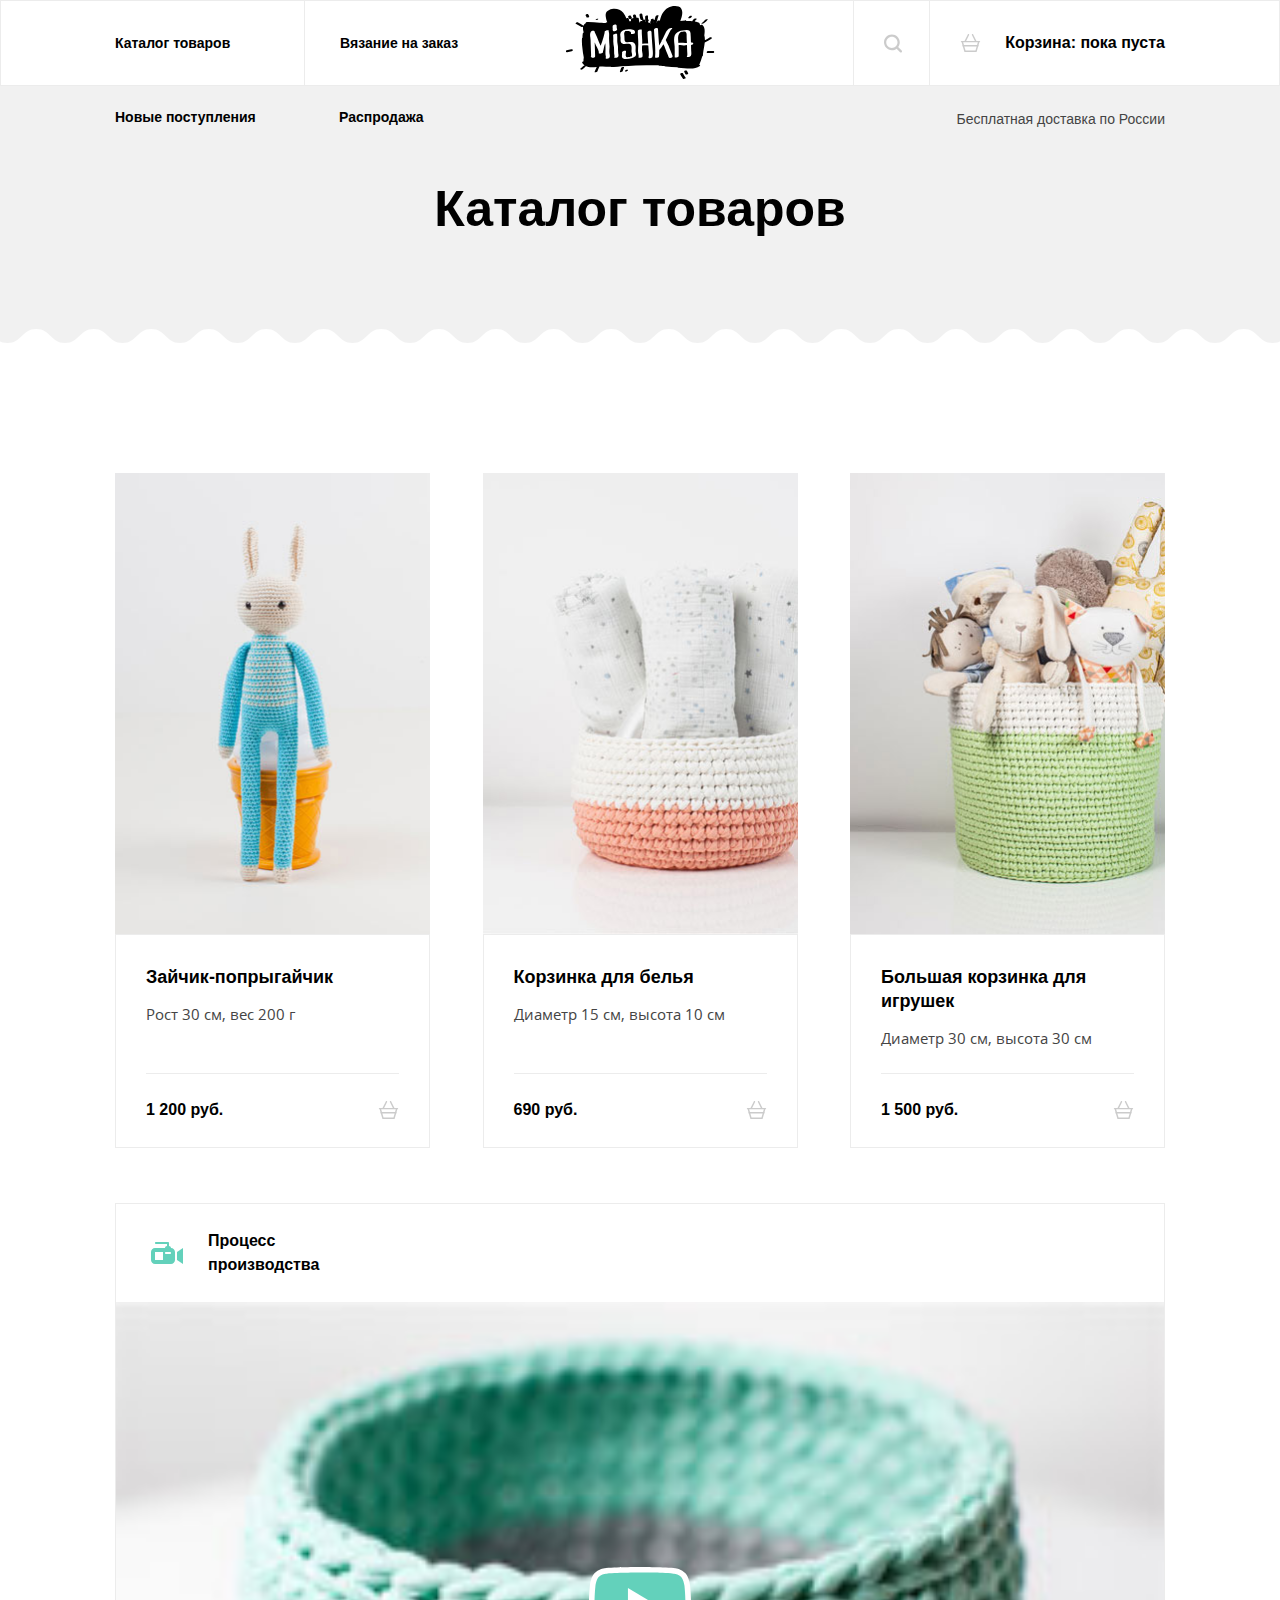
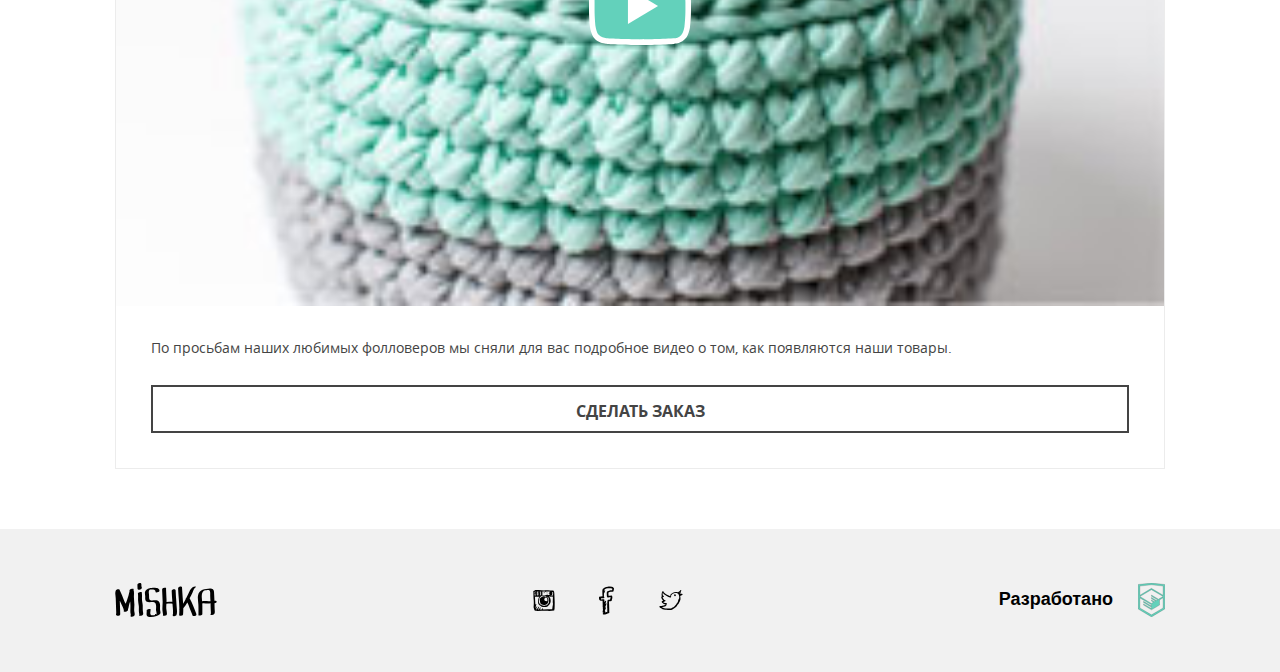
==== catalog.html @ 034ee251 "Стилизован блок видео для моб версии" ====
<!DOCTYPE html>
<html lang="ru">
<head>
  <meta charset="UTF-8">
  <meta name="viewport" content="width=device-width, initial-scale=1.0">
  <meta http-equiv="X-UA-Compatible" content="ie=edge">
  <link rel="stylesheet" href="css/style.css">
  <title>Каталог</title>
</head>
<body>
  <header class="page-header">
    <div class="page-header__wrapper">
      <div class="page-header__logo">
        <picture>
          <source media="(min-width: 1150px)" srcset="img/logo-desktop.svg">
          <source media="(min-width: 768px)" srcset="img/logo-tablet.svg">
          <img src="img/logo-mobile.svg" alt="Логотип Мишка">
        </picture>
      </div>
      <nav class="main-nav main-nav--closed main-nav--no-js">
        <button class="main-nav__toggle" type="button">Открыть меню</button>
        <ul class="main-nav__list">
          <li class="main-nav__item main-nav__item--menu">
            <a class="main-nav__link main-nav__link--menu" href="#">Каталог товаров</a>
          </li>
          <li class="main-nav__item main-nav__item--menu">
            <a class="main-nav__link main-nav__link--menu" href="#">Вязание на заказ</a>
          </li>
          <li class="main-nav__item main-nav__item--menu">
            <a class="main-nav__link main-nav__link--menu" href="#">Новые поступления</a>
          </li>
          <li class="main-nav__item main-nav__item--menu">
            <a class="main-nav__link main-nav__link--menu" href="#">Распродажа</a>
          </li>
        </ul>
        <ul class="main-nav__user-list">
          <li class="main-nav__item main-nav__item--search">
            <a class="main-nav__link main-nav__link--search" href="#">
              Поиск по сайту
            </a>
            <svg class="main-nav__icon main-nav__icon--search" width="18" height="19">
              <use xlink:href="#search"></use>
            </svg>
          </li>
          <li class="main-nav__item">
            <a class="main-nav__link" href="#">
              Корзина: <span>пока пуста</span>
            </a>
            <svg class="main-nav__icon main-nav__icon--cart" width="21" height="18">
              <use xlink:href="#cart"></use>
            </svg>
          </li>
        </ul>
      </nav>
      <span class="page-header__delivery">Бесплатная доставка по России</span>
    </div>
  </header>

  <main class="catalog-main">
    <div class="page-intro">
      <div class="page-intro__wrapper">
        <h1 class="page-intro__title">Каталог товаров</h1>
      </div>
    </div>

    <div class="catalog-main__wrapper">
      <section class="catalog-items">
        <article class="catalog-item">
          <div class="catalog-item__image">
            <picture>
              <source media="(min-width: 1150px)" srcset="img/photo-1-desktop.jpg 1x, img/photo-1-desktop@2x.jpg 2x">
              <source media="(min-width: 768px)" srcset="img/photo-1-tablet.jpg 1x, img/photo-1-tablet@2x.jpg 2x">
              <img src="img/photo-1-mobile.jpg" srcset="img/photo-1-mobile@2x.jpg 2x" alt="Зайчик-попрыгайчик">
            </picture>
          </div>
          <section class="catalog-item__description">
            <div class="catalog-item__text">
              <h2 class="catalog-item__title">Зайчик-попрыгайчик</h2>
              <p class="catalog-item__properties">Рост 30 см, вес 200 г</p>
            </div>
            <a href="#" class="catalog-item__price">
              1 200 руб.
              <svg class="icon icon--cart" width="21" height="18">
                <use xlink:href="#cart"></use>
              </svg>
            </a>
          </section>
        </article>

        <article class="catalog-item">
          <div class="catalog-item__image">
            <picture>
              <source media="(min-width: 1150px)" srcset="img/photo-2-desktop.jpg 1x, img/photo-2-desktop@2x.jpg 2x">
              <source media="(min-width: 768px)" srcset="img/photo-2-tablet.jpg 1x, img/photo-2-tablet@2x.jpg 2x">
              <img src="img/photo-2-mobile.jpg" srcset="img/photo-2-mobile@2x.jpg 2x" alt="Корзинка для белья">
            </picture>
          </div>
          <section class="catalog-item__description">
            <div class="catalog-item__text">
              <h2 class="catalog-item__title">Корзинка для белья</h2>
              <p class="catalog-item__properties">Диаметр 15 см, высота 10 см</p>
          </div>
            <a href="#" class="catalog-item__price">
              690 руб.
              <svg class="icon icon--cart" width="21" height="18">
                <use xlink:href="#cart"></use>
              </svg>
            </a>
          </section>
        </article>

        <article class="catalog-item">
          <div class="catalog-item__image">
            <picture>
              <source media="(min-width: 1150px)" srcset="img/photo-3-desktop.jpg 1x, img/photo-3-desktop@2x.jpg 2x">
              <source media="(min-width: 768px)" srcset="img/photo-3-tablet.jpg 1x, img/photo-3-tablet@2x.jpg 2x">
              <img src="img/photo-3-mobile.jpg" srcset="img/photo-3-mobile@2x.jpg 2x" alt="Большая корзинка для игрушек">
            </picture>
          </div>
          <section class="catalog-item__description">
            <div class="catalog-item__text">
              <h2 class="catalog-item__title">Большая корзинка для игрушек</h2>
              <p class="catalog-item__properties">Диаметр 30 см, высота 30 см</p>
            </div>
            <a href="#" class="catalog-item__price">
              1 500 руб.
              <svg class="icon icon--cart" width="21" height="18">
                <use xlink:href="#cart"></use>
              </svg>
            </a>
          </section>
        </article>
      </section>

      <article class="presentation presentation--production">
        <div class="presentation__title-wrapper">
          <svg class="icon icon--video" width="32" height="22">
            <use xlink:href="#video"></use>
          </svg>
          <h2 class="presentation__title">
            Процесс производства
          </h2>
        </div>
        <div class="presentation__media">
          <img src="img/video-mobile.jpg" srcset="img/video-mobile@2x.jpg 2x" alt="Процесс производства">
          <button class="presentation__play">
            Воспроизвести
            <svg class="icon icon--play" width="102" height="78">
              <use xlink:href="#play"></use>
            </svg>
          </button>
        </div>
        <p class="presentation__description">По просьбам наших любимых фолловеров мы сняли для вас подробное видео о том, как появляются наши товары.</p>
        <a href="#" class="btn presentation__order-link">Сделать заказ</a>
      </article>
    </div>
  </main>

  <footer class="page-footer">
    <div class="page-footer__wrapper">
      <div class="page-footer__logo">
        <svg class="logo-footer" width="102" height="34">
          <use xlink:href="#logo-footer"></use>
        </svg>
      </div>
      <section class="social">
        <a href="#" class="social__link social__link--insta">
          instagram
          <svg class="social__icon social__icon--insta">
            <use xlink:href="#insta"></use>
          </svg>
        </a>
        <a href="#" class="social__link social__link--fb">
          facebook
          <svg class="social__icon social__icon--fb">
            <use xlink:href="#fb"></use>
          </svg>
        </a>
        <a href="#" class="social__link social__link--tw">
          twitter
          <svg class="social__icon social__icon--tw">
            <use xlink:href="#tw"></use>
          </svg>
        </a>
      </section>
      <section class="page-footer__copyright">
        Разработано
        <a href="#" class="page-footer__link page-footer__link--copyright">
          HTML Academy
          <svg class="page-footer__icon page-footer__icon--copyright">
            <use xlink:href="#htmlacademy"></use>
          </svg>
        </a>
      </section>
    </div>
  </footer>

  <script src="js/script.js"></script>

</body>
</html>
---- css/style.css ----
/*! normalize.css v5.0.0 | MIT License | github.com/necolas/normalize.css */
/**
 * 1. Change the default font family in all browsers (opinionated).
 * 2. Correct the line height in all browsers.
 * 3. Prevent adjustments of font size after orientation changes in
 *    IE on Windows Phone and in iOS.
 */
/* Document
   ========================================================================== */
html {
  font-family: sans-serif;
  /* 1 */
  line-height: 1.15;
  /* 2 */
  -ms-text-size-adjust: 100%;
  /* 3 */
  -webkit-text-size-adjust: 100%;
  /* 3 */
}
/* Sections
   ========================================================================== */
/**
 * Remove the margin in all browsers (opinionated).
 */
body {
  margin: 0;
}
/**
 * Add the correct display in IE 9-.
 */
article,
aside,
footer,
header,
nav,
section {
  display: block;
}
/**
 * Correct the font size and margin on `h1` elements within `section` and
 * `article` contexts in Chrome, Firefox, and Safari.
 */
h1 {
  font-size: 2em;
  margin: 0.67em 0;
}
/* Grouping content
   ========================================================================== */
/**
 * Add the correct display in IE 9-.
 * 1. Add the correct display in IE.
 */
figcaption,
figure,
main {
  /* 1 */
  display: block;
}
/**
 * Add the correct margin in IE 8.
 */
figure {
  margin: 1em 40px;
}
/**
 * 1. Add the correct box sizing in Firefox.
 * 2. Show the overflow in Edge and IE.
 */
hr {
  box-sizing: content-box;
  /* 1 */
  height: 0;
  /* 1 */
  overflow: visible;
  /* 2 */
}
/**
 * 1. Correct the inheritance and scaling of font size in all browsers.
 * 2. Correct the odd `em` font sizing in all browsers.
 */
pre {
  font-family: monospace, monospace;
  /* 1 */
  font-size: 1em;
  /* 2 */
}
/* Text-level semantics
   ========================================================================== */
/**
 * 1. Remove the gray background on active links in IE 10.
 * 2. Remove gaps in links underline in iOS 8+ and Safari 8+.
 */
a {
  background-color: transparent;
  /* 1 */
  -webkit-text-decoration-skip: objects;
  /* 2 */
}
/**
 * Remove the outline on focused links when they are also active or hovered
 * in all browsers (opinionated).
 */
a:active,
a:hover {
  outline-width: 0;
}
/**
 * 1. Remove the bottom border in Firefox 39-.
 * 2. Add the correct text decoration in Chrome, Edge, IE, Opera, and Safari.
 */
abbr[title] {
  border-bottom: none;
  /* 1 */
  text-decoration: underline;
  /* 2 */
  text-decoration: underline dotted;
  /* 2 */
}
/**
 * Prevent the duplicate application of `bolder` by the next rule in Safari 6.
 */
b,
strong {
  font-weight: inherit;
}
/**
 * Add the correct font weight in Chrome, Edge, and Safari.
 */
b,
strong {
  font-weight: bolder;
}
/**
 * 1. Correct the inheritance and scaling of font size in all browsers.
 * 2. Correct the odd `em` font sizing in all browsers.
 */
code,
kbd,
samp {
  font-family: monospace, monospace;
  /* 1 */
  font-size: 1em;
  /* 2 */
}
/**
 * Add the correct font style in Android 4.3-.
 */
dfn {
  font-style: italic;
}
/**
 * Add the correct background and color in IE 9-.
 */
mark {
  background-color: #ff0;
  color: #000;
}
/**
 * Add the correct font size in all browsers.
 */
small {
  font-size: 80%;
}
/**
 * Prevent `sub` and `sup` elements from affecting the line height in
 * all browsers.
 */
sub,
sup {
  font-size: 75%;
  line-height: 0;
  position: relative;
  vertical-align: baseline;
}
sub {
  bottom: -0.25em;
}
sup {
  top: -0.5em;
}
/* Embedded content
   ========================================================================== */
/**
 * Add the correct display in IE 9-.
 */
audio,
video {
  display: inline-block;
}
/**
 * Add the correct display in iOS 4-7.
 */
audio:not([controls]) {
  display: none;
  height: 0;
}
/**
 * Remove the border on images inside links in IE 10-.
 */
img {
  border-style: none;
}
/**
 * Hide the overflow in IE.
 */
svg:not(:root) {
  overflow: hidden;
}
/* Forms
   ========================================================================== */
/**
 * 1. Change the font styles in all browsers (opinionated).
 * 2. Remove the margin in Firefox and Safari.
 */
button,
input,
optgroup,
select,
textarea {
  font-family: sans-serif;
  /* 1 */
  font-size: 100%;
  /* 1 */
  line-height: 1.15;
  /* 1 */
  margin: 0;
  /* 2 */
}
/**
 * Show the overflow in IE.
 * 1. Show the overflow in Edge.
 */
button,
input {
  /* 1 */
  overflow: visible;
}
/**
 * Remove the inheritance of text transform in Edge, Firefox, and IE.
 * 1. Remove the inheritance of text transform in Firefox.
 */
button,
select {
  /* 1 */
  text-transform: none;
}
/**
 * 1. Prevent a WebKit bug where (2) destroys native `audio` and `video`
 *    controls in Android 4.
 * 2. Correct the inability to style clickable types in iOS and Safari.
 */
button,
html [type="button"],
[type="reset"],
[type="submit"] {
  -webkit-appearance: button;
  /* 2 */
}
/**
 * Remove the inner border and padding in Firefox.
 */
button::-moz-focus-inner,
[type="button"]::-moz-focus-inner,
[type="reset"]::-moz-focus-inner,
[type="submit"]::-moz-focus-inner {
  border-style: none;
  padding: 0;
}
/**
 * Restore the focus styles unset by the previous rule.
 */
button:-moz-focusring,
[type="button"]:-moz-focusring,
[type="reset"]:-moz-focusring,
[type="submit"]:-moz-focusring {
  outline: 1px dotted ButtonText;
}
/**
 * Change the border, margin, and padding in all browsers (opinionated).
 */
fieldset {
  border: 1px solid #c0c0c0;
  margin: 0 2px;
  padding: 0.35em 0.625em 0.75em;
}
/**
 * 1. Correct the text wrapping in Edge and IE.
 * 2. Correct the color inheritance from `fieldset` elements in IE.
 * 3. Remove the padding so developers are not caught out when they zero out
 *    `fieldset` elements in all browsers.
 */
legend {
  box-sizing: border-box;
  /* 1 */
  color: inherit;
  /* 2 */
  display: table;
  /* 1 */
  max-width: 100%;
  /* 1 */
  padding: 0;
  /* 3 */
  white-space: normal;
  /* 1 */
}
/**
 * 1. Add the correct display in IE 9-.
 * 2. Add the correct vertical alignment in Chrome, Firefox, and Opera.
 */
progress {
  display: inline-block;
  /* 1 */
  vertical-align: baseline;
  /* 2 */
}
/**
 * Remove the default vertical scrollbar in IE.
 */
textarea {
  overflow: auto;
}
/**
 * 1. Add the correct box sizing in IE 10-.
 * 2. Remove the padding in IE 10-.
 */
[type="checkbox"],
[type="radio"] {
  box-sizing: border-box;
  /* 1 */
  padding: 0;
  /* 2 */
}
/**
 * Correct the cursor style of increment and decrement buttons in Chrome.
 */
[type="number"]::-webkit-inner-spin-button,
[type="number"]::-webkit-outer-spin-button {
  height: auto;
}
/**
 * 1. Correct the odd appearance in Chrome and Safari.
 * 2. Correct the outline style in Safari.
 */
[type="search"] {
  -webkit-appearance: textfield;
  /* 1 */
  outline-offset: -2px;
  /* 2 */
}
/**
 * Remove the inner padding and cancel buttons in Chrome and Safari on macOS.
 */
[type="search"]::-webkit-search-cancel-button,
[type="search"]::-webkit-search-decoration {
  -webkit-appearance: none;
}
/**
 * 1. Correct the inability to style clickable types in iOS and Safari.
 * 2. Change font properties to `inherit` in Safari.
 */
::-webkit-file-upload-button {
  -webkit-appearance: button;
  /* 1 */
  font: inherit;
  /* 2 */
}
/* Interactive
   ========================================================================== */
/*
 * Add the correct display in IE 9-.
 * 1. Add the correct display in Edge, IE, and Firefox.
 */
details,
menu {
  display: block;
}
/*
 * Add the correct display in all browsers.
 */
summary {
  display: list-item;
}
/* Scripting
   ========================================================================== */
/**
 * Add the correct display in IE 9-.
 */
canvas {
  display: inline-block;
}
/**
 * Add the correct display in IE.
 */
template {
  display: none;
}
/* Hidden
   ========================================================================== */
/**
 * Add the correct display in IE 10-.
 */
[hidden] {
  display: none;
}
.container-fluid {
  width: 100%;
  min-width: 320px;
}
@media (min-width: 768px) {
  .container-fluid {
    width: 87%;
    max-width: 1050px;
    margin: 0 auto;
  }
}
@media (min-width: 1150px) {
  .container-fluid {
    width: 91.3%;
  }
}
@font-face {
  font-family: "Open Sans";
  src: url("../fonts/opensans-bold-webfont.woff2") format("woff2"), url("../fonts/opensans-bold-webfont.woff") format("woff");
  font-weight: 700;
  font-style: normal;
}
@font-face {
  font-family: "Open Sans";
  src: url("../fonts/opensans-italic-webfont.woff2") format("woff2"), url("../fonts/opensans-italic-webfont.woff") format("woff");
  font-weight: 400;
  font-style: italic;
}
@font-face {
  font-family: "Open Sans";
  src: url("../fonts/opensans-regular-webfont.woff2") format("woff2"), url("../fonts/opensans-regular-webfont.woff") format("woff");
  font-weight: 400;
  font-style: normal;
}
body {
  min-width: 320px;
}
img {
  width: 100%;
  height: auto;
}
.btn {
  display: inline-block;
  box-sizing: border-box;
  width: 100%;
  height: 48px;
  border: 2px solid #444444;
  vertical-align: middle;
  text-align: center;
  font-size: 16px;
  line-height: 48px;
  font-weight: 700;
  text-transform: uppercase;
  text-decoration: none;
  color: inherit;
  transition: background-color 0.5s, color 0.5s;
}
.btn:hover {
  background-color: #444444;
  color: #ffffff;
  transition: background-color 0.5s, color 0.5s;
}
.btn:active {
  color: rgba(255, 255, 255, 0.3);
  transition: color 0.5s;
}
.icon--cart {
  width: 21px;
  height: 18px;
  opacity: 0.2;
}
.icon--play {
  width: 100%;
  height: auto;
}
.icon--video {
  width: 32px;
  height: 22px;
  fill: #63d1bb;
}
.page-header {
  display: flex;
  border: 1px solid #ececec;
  background-color: #ffffff;
}
.page-header__wrapper {
  width: 100%;
  min-width: 320px;
  position: relative;
}
@media (min-width: 768px) {
  .page-header__wrapper {
    width: 87%;
    max-width: 1050px;
    margin: 0 auto;
  }
}
@media (min-width: 1150px) {
  .page-header__wrapper {
    width: 91.3%;
  }
}
.page-header__logo {
  margin: 0 auto;
  padding: 16px 0;
  width: 114px;
  height: 47px;
  transition: opacity 0.4s;
}
.page-header__logo:hover {
  opacity: 0.6;
}
.page-header__logo:active {
  opacity: 0.3;
}
.page-header__delivery {
  display: none;
  font-family: "Verdana", sans-serif;
  font-size: 14px;
  line-height: 24px;
  color: #444444;
}
@media (min-width: 768px) {
  .page-header__logo {
    position: absolute;
    top: 5px;
    width: 113px;
    height: 46px;
    margin: 0;
  }
  .page-header__delivery {
    position: absolute;
    right: 0;
    top: 106px;
    z-index: 10;
    display: block;
  }
}
@media (min-width: 1150px) {
  .page-header__logo {
    left: 50%;
    width: 149px;
    height: 72px;
    padding: 0;
    transform: translate(-50%);
  }
}
.main-nav {
  display: flex;
  flex-wrap: wrap;
  font-family: "Verdana", sans-serif;
  font-style: normal;
  font-weight: 700;
  font-size: 16px;
  line-height: 24px;
  color: #000000;
}
.main-nav__list {
  width: 100%;
  margin: 0;
  padding: 0;
}
.main-nav__user-list {
  width: 100%;
  margin: 0;
  padding: 0;
}
.main-nav__item {
  position: relative;
  font-size: 0;
  list-style: none;
  border-bottom: 1px solid #ececec;
}
.main-nav__item:hover a {
  opacity: 0.6;
  transition: opacity 0.4s;
}
.main-nav__item:hover svg {
  opacity: 1;
  fill: #63d1bb;
  transition: opacity 0.5s, fill 0.4s;
}
.main-nav__item:active a {
  opacity: 0.3;
}
.main-nav__item:active svg {
  opacity: 0.3;
}
.main-nav__item--menu:first-child {
  border-top: 1px solid #ececec;
}
.main-nav__item--menu:nth-child(n+3) {
  display: none;
}
.main-nav__item--menu:nth-child(n+3) a {
  font-size: 14px;
}
.main-nav__link {
  display: inline-block;
  padding: 30px;
  padding-left: 75px;
  color: inherit;
  font-size: 16px;
  text-decoration: none;
}
.main-nav__icon {
  position: absolute;
  top: 33px;
  left: 30px;
  display: inline-block;
  opacity: 0.2;
}
@media (max-width: 767px) {
  .main-nav__toggle {
    position: absolute;
    top: 0;
    right: 0;
    z-index: 2;
    width: 80px;
    height: 80px;
    border: none;
    padding: 0;
    font-size: 0;
    background-color: inherit;
  }
  .main-nav__toggle:active,
  .main-nav__toggle:hover {
    outline: none;
  }
  .main-nav--closed .main-nav__toggle::before {
    content: "";
    position: absolute;
    top: 30px;
    right: 30px;
    width: 20px;
    height: 2px;
    background-color: #221f1f;
    box-shadow: 0 6px 0 0 #221f1f,
                  0 12px 0 0 #221f1f;
  }
  .main-nav--opened .main-nav__toggle::before,
  .main-nav--opened .main-nav__toggle::after {
    content: "";
    position: absolute;
    top: 37px;
    right: 25px;
    width: 30px;
    height: 2px;
    background-color: #221f1f;
  }
  .main-nav--opened .main-nav__toggle::before {
    transform: rotate(-45deg);
  }
  .main-nav--opened .main-nav__toggle::after {
    transform: rotate(45deg);
  }
  .main-nav--closed .main-nav__list,
  .main-nav--closed .main-nav__user-list {
    display: none;
  }
  .main-nav--no-js .main-nav__toggle {
    display: none;
  }
  .main-nav--no-js .main-nav__list,
  .main-nav--no-js .main-nav__user-list {
    display: block;
  }
}
@media (min-width: 768px) {
  .main-nav {
    justify-content: flex-end;
  }
  .main-nav__toggle {
    display: none;
  }
  .main-nav__list {
    position: absolute;
    top: 75px;
    left: 0;
    z-index: 10;
    width: auto;
    font-size: 0;
  }
  .main-nav__user-list {
    width: auto;
    font-size: 0;
  }
  .main-nav__item {
    display: inline-block;
    font-size: 16px;
    vertical-align: top;
    border-bottom: none;
    border-left: 1px solid #ececec;
  }
  .main-nav__item--menu {
    min-width: 167px;
    border: none;
  }
  .main-nav__item--menu:first-child {
    border: none;
  }
  .main-nav__item--search {
    height: 100%;
  }
  .main-nav__link {
    padding-right: 0;
  }
  .main-nav__link--menu {
    padding-left: 0;
    font-size: 14px;
  }
  .main-nav__link--search {
    box-sizing: border-box;
    height: 100%;
    font-size: 0;
    line-height: 0;
  }
}
@media (min-width: 1150px) {
  .main-nav__list {
    position: absolute;
    top: 0;
    left: 0;
    max-width: 450px;
  }
  .main-nav__item--menu {
    min-width: 189px;
    font-size: 16px;
  }
  .main-nav__item--menu:first-child {
    border-right: 1px solid #ececec;
  }
  .main-nav__item--menu:nth-child(even) {
    padding-left: 35px;
  }
  .main-nav__item--menu:nth-child(n+3) {
    display: inline-block;
    font-size: 14px;
  }
  .main-nav__item--menu:nth-child(n+3) a {
    padding-top: 20px;
    padding-bottom: 20px;
  }
}
.products {
  background: #fafafa url("../img/hero-mobile.jpg") no-repeat top center;
}
.products__wrapper {
  width: 100%;
  min-width: 320px;
  padding-top: 90px;
}
@media (min-width: 768px) {
  .products__wrapper {
    width: 87%;
    max-width: 1050px;
    margin: 0 auto;
  }
}
@media (min-width: 1150px) {
  .products__wrapper {
    width: 91.3%;
  }
}
.products__title {
  margin: 0;
  margin-bottom: 125px;
  padding: 0 30px;
  font-family: "Verdana", sans-serif;
  font-style: normal;
  font-weight: 700;
  font-size: 24px;
  line-height: 30px;
  color: #000000;
  text-align: center;
}
.products__nav {
  display: flex;
  flex-wrap: wrap;
}
.products__link {
  position: relative;
  display: block;
  box-sizing: border-box;
  width: 100%;
  padding: 30px;
  font-family: "Tahoma", sans-serif;
  font-style: normal;
  font-weight: 700;
  font-size: 18px;
  line-height: 24px;
  color: #ffffff;
  text-decoration: none;
}
.products__link--toys {
  background-color: #56c3b2;
}
.products__link--toys:hover {
  background-color: #46c1ae;
}
.products__link--interior {
  background-color: #63d1bb;
}
.products__link--interior:hover {
  background-color: #59d5bc;
}
.products__link:hover svg {
  opacity: 0.7;
  transition: opacity 0.5s;
}
.products__link:active {
  color: rgba(255, 255, 255, 0.3);
}
.products__link:active svg {
  opacity: 0.3;
  transition: opacity 0.5s;
}
.products__icon {
  position: absolute;
  top: 30px;
  right: 35px;
  fill: #149080;
  opacity: 0.5;
  transition: opacity 0.5s;
}
@media (min-resolution: 1.5dppx) {
  .products {
    background-image: url("../img/hero-mobile@2x.jpg");
    background-size: 575px auto;
  }
}
@media (min-width: 768px) {
  .products {
    position: relative;
    padding-top: 160px;
    background: #fafafa url("../img/hero-desktop.jpg") no-repeat center 100px;
  }
  .products::after {
    content: "";
    position: absolute;
    bottom: 5px;
    display: block;
    width: 100%;
    height: 24px;
    background-image: url("../img/zigzag-fill-desktop.svg");
    background-size: contain;
    background-position: center;
    transform: translateY(50%);
    background-repeat: repeat-x;
  }
  .products__title {
    margin-bottom: 380px;
    font-size: 40px;
    line-height: 50px;
  }
  .products__link {
    width: 50%;
    padding-bottom: 35px;
    font-size: 20px;
    line-height: 30px;
    transition: transform 0.5s;
  }
  .products__link:hover {
    transform: translateY(-5px);
    transition: transform 0.5s;
  }
}
@media (min-width: 768px) and (min-resolution: 1.5dppx) {
  .products {
    background-image: url("../img/hero-desktop@2x.jpg");
    background-size: 1150px auto;
  }
}
@media (min-width: 1150px) {
  .products::after {
    height: 34px;
  }
  .products__title {
    font-size: 50px;
    line-height: 57px;
  }
}
.goods-promo {
  position: relative;
  padding: 30px 0;
  font-family: "Open Sans", sans-serif;
  font-style: normal;
  font-weight: 400;
  font-size: 14px;
  line-height: 24px;
  color: #444444;
  background-color: #ffffff;
}
.goods-promo::after {
  content: "";
  position: absolute;
  bottom: 0;
  display: block;
  width: 100%;
  height: 6px;
  background-image: url("../img/zigzag-desktop.svg");
  background-size: contain;
  background-repeat: repeat-x;
}
@media (min-width: 768px) {
  .goods-promo::after {
    height: 17px;
  }
}
@media (min-width: 1150px) {
  .goods-promo::after {
    height: 23px;
  }
}
.goods-promo__wrapper {
  width: 320px;
  margin: 0 auto;
  box-sizing: border-box;
  padding: 0 30px;
}
@media (min-width: 768px) {
  .goods-promo__wrapper {
    width: 668px;
  }
}
@media (min-width: 1150px) {
  .goods-promo__wrapper {
    width: 1050px;
  }
}
.goods-promo__title {
  margin: 0;
  margin-bottom: 10px;
  font-family: "Verdana", sans-serif;
  font-weight: 700;
  font-size: 24px;
  line-height: 30px;
  color: #000000;
}
.goods-promo__status {
  font-weight: 700;
  font-size: 16px;
  line-height: 16px;
  color: #63d1bb;
  text-transform: uppercase;
}
.goods-promo__status br {
  display: none;
}
.goods-promo__params {
  margin-bottom: 30px;
  line-height: 20px;
}
.goods-promo__cell {
  height: 40px;
}
.goods-promo__cell--title {
  width: 100px;
}
.goods-promo__image {
  margin-bottom: 25px;
  width: 260px;
  height: 315px;
}
.goods-promo__price {
  display: block;
  margin-bottom: 30px;
  font-family: "Verdana", sans-serif;
  font-weight: 700;
  font-size: 16px;
  line-height: 24px;
  text-align: center;
}
@media (min-width: 768px) {
  .goods-promo {
    padding-top: 50px;
    padding-bottom: 70px;
  }
  .goods-promo__wrapper {
    position: relative;
    box-sizing: content-box;
    padding: 0 50px;
  }
  .goods-promo__title {
    margin-bottom: 55px;
    font-size: 40px;
    line-height: 50px;
  }
  .goods-promo__status {
    position: absolute;
    top: 10px;
    right: 50px;
    width: 80px;
  }
  .goods-promo__status br {
    display: inline;
  }
  .goods-promo__description {
    width: 290px;
    margin-bottom: 50px;
    font-size: 16px;
    line-height: 30px;
  }
  .goods-promo__params {
    width: 290px;
    margin-bottom: 34px;
    font-size: 15px;
    line-height: 20px;
  }
  .goods-promo__image {
    position: absolute;
    top: 115px;
    right: 50px;
    width: 333px;
    height: 404px;
  }
  .goods-promo__price {
    width: 290px;
    font-size: 18px;
  }
  .goods-promo__btn {
    width: 290px;
  }
}
@media (min-width: 1150px) {
  .goods-promo {
    padding-top: 70px;
    padding-bottom: 95px;
  }
  .goods-promo__wrapper {
    box-sizing: border-box;
    padding: 0 175px;
    padding-top: 45px;
  }
  .goods-promo__title {
    position: relative;
    z-index: 2;
    font-size: 50px;
    line-height: 57px;
  }
  .goods-promo__status {
    top: 62px;
    left: 0;
    width: 175px;
    text-align: center;
  }
  .goods-promo__params {
    margin-bottom: 100px;
  }
  .goods-promo__image {
    position: absolute;
    top: 0;
    right: 0;
    z-index: 1;
    width: 525px;
    height: 636px;
  }
}
.about-us {
  padding: 30px 0;
  font-family: "Verdana", sans-serif;
  font-style: normal;
  font-weight: 700;
  font-size: 16px;
  line-height: 24px;
  color: #000000;
  background-color: #ffffff;
}
.about-us__wrapper {
  width: 320px;
  margin: 0 auto;
  box-sizing: border-box;
  padding: 0 30px;
}
@media (min-width: 768px) {
  .about-us__wrapper {
    width: 668px;
  }
}
@media (min-width: 1150px) {
  .about-us__wrapper {
    width: 1050px;
  }
}
.about-us__title {
  margin: 0;
  margin-bottom: 35px;
  font-size: 24px;
  line-height: 30px;
  color: #000000;
}
.about-us__list {
  margin: 0;
  padding: 0;
}
.about-us__item {
  position: relative;
  padding-top: 55px;
  margin-bottom: 35px;
  list-style: none;
}
.about-us__item-text {
  margin: 0;
  padding: 0;
}
.about-us__icon {
  position: absolute;
  top: 0;
  left: 0;
  fill: #63d1bb;
}
.about-us__icon-1 {
  left: 14px;
}
.about-us__icon-2 {
  left: 9px;
}
.about-us__icon-3 {
  left: 6px;
}
.about-us__icon-5 {
  left: 13px;
}
.about-us__icon-6 {
  left: 9px;
}
@media (min-width: 768px) {
  .about-us {
    padding-top: 50px;
    padding-bottom: 80px;
    font-size: 20px;
  }
  .about-us__wrapper {
    padding: 0;
  }
  .about-us__title {
    margin-bottom: 45px;
    font-size: 40px;
    line-height: 50px;
  }
  .about-us__lists-wrapper {
    display: flex;
  }
  .about-us__list {
    width: 334px;
  }
  .about-us__item {
    margin-bottom: 60px;
  }
  .about-us__item:last-child {
    margin-bottom: 0;
  }
}
@media (min-width: 1150px) {
  .about-us__wrapper {
    padding: 0 175px;
  }
  .about-us__title {
    font-size: 50px;
    line-height: 57px;
  }
  .about-us__list {
    width: 350px;
  }
}
.reviews {
  position: relative;
  padding-top: 30px;
  padding-bottom: 45px;
  font-family: "Open Sans", sans-serif;
  font-style: normal;
  font-weight: 400;
  font-size: 14px;
  line-height: 30px;
  color: #444444;
  background-color: #ffffff;
}
.reviews::after {
  content: "";
  position: absolute;
  bottom: 0;
  display: block;
  width: 100%;
  height: 6px;
  background-image: url("../img/zigzag-desktop.svg");
  background-size: contain;
  background-repeat: repeat-x;
}
@media (min-width: 768px) {
  .reviews::after {
    height: 17px;
  }
}
@media (min-width: 1150px) {
  .reviews::after {
    height: 23px;
  }
}
.reviews__wrapper {
  width: 100%;
  min-width: 320px;
  box-sizing: border-box;
  padding: 0 30px;
}
@media (min-width: 768px) {
  .reviews__wrapper {
    width: 87%;
    max-width: 1050px;
    margin: 0 auto;
  }
}
@media (min-width: 1150px) {
  .reviews__wrapper {
    width: 91.3%;
  }
}
.reviews__title {
  margin: 0;
  margin-bottom: 35px;
  font-family: "Verdana", sans-serif;
  font-weight: 700;
  font-size: 24px;
  color: #000000;
}
.reviews__item {
  margin: 0;
  margin-bottom: 30px;
}
.reviews__item-text {
  margin: 0;
  margin-bottom: 10px;
}
.reviews__author-name {
  font-style: normal;
  font-weight: 700;
  line-height: 24px;
  color: #000000;
}
.reviews__author-nick {
  color: #444444;
}
.reviews__toggles {
  margin-bottom: 40px;
}
.reviews__prev,
.reviews__next {
  width: 50%;
  height: 50px;
  padding: 0;
  border: 1px solid #ececec;
  font-size: 0;
}
.reviews__next {
  border-left: none;
}
@media (min-width: 768px) {
  .reviews {
    padding: 0;
    font-size: 16px;
  }
  .reviews__wrapper {
    position: relative;
    padding: 0 50px;
    padding-top: 80px;
    padding-bottom: 180px;
    background: #ffffff url("../img/review-bg.jpg") no-repeat left top;
  }
  .reviews__title {
    margin-bottom: 55px;
    font-size: 40px;
    line-height: 50px;
  }
  .reviews__item {
    margin-bottom: 0;
  }
  .reviews__author {
    width: 334px;
  }
  .reviews__btn {
    position: absolute;
    top: 80px;
    right: 0;
    width: 175px;
  }
  .reviews__toggles {
    position: absolute;
    right: 0;
    bottom: 180px;
    margin-bottom: 0;
  }
  .reviews__prev,
  .reviews__next {
    width: 87.5px;
    border: none;
  }
}
@media (min-width: 768px) and (min-resolution: 1.5dppx) {
  .reviews__wrapper {
    background-image: url("../img/review-bg@2x.jpg");
    background-size: 350px auto;
  }
}
@media (min-width: 1150px) {
  .reviews__wrapper {
    padding: 0 175px;
    padding-top: 70px;
    padding-bottom: 185px;
  }
  .reviews__title {
    font-size: 50px;
    line-height: 57px;
  }
  .reviews__toggles {
    bottom: 185px;
  }
  .reviews__btn {
    top: 80px;
  }
}
.slider__toggles {
  font-size: 0;
}
.slider__toggle {
  display: inline-block;
  box-sizing: border-box;
  border: none;
  vertical-align: top;
  background-color: inherit;
  cursor: pointer;
  outline: none;
}
.slider__toggle svg {
  transition: opacity 0.5s;
}
.slider__toggle:hover svg {
  opacity: 0.6;
  transition: opacity 0.5s;
}
.slider__toggle:active svg {
  opacity: 0.3;
  transition: opacity 0.5s;
}
.contacts {
  padding: 40px 0;
  font-family: "Open Sans", sans-serif;
  font-style: normal;
  font-weight: 400;
  font-size: 14px;
  line-height: 30px;
  color: #444444;
  background-color: #ffffff;
}
.contacts__wrapper {
  width: 100%;
  min-width: 320px;
  box-sizing: border-box;
  padding: 0 30px;
}
@media (min-width: 768px) {
  .contacts__wrapper {
    width: 87%;
    max-width: 1050px;
    margin: 0 auto;
  }
}
@media (min-width: 1150px) {
  .contacts__wrapper {
    width: 91.3%;
  }
}
.contacts__title {
  margin: 0;
  margin-bottom: 30px;
  font-family: "Verdana", sans-serif;
  font-weight: 700;
  font-size: 24px;
  color: #000000;
}
.contacts__icon {
  display: none;
}
.contacts__info {
  margin-bottom: 30px;
}
.contacts__info-title {
  font-family: "Open Sans", sans-serif;
}
.contacts__info-value--email a {
  border-bottom: 1px solid #62d1ba;
  font: inherit;
  color: inherit;
  text-decoration: none;
  transition: color 0.5s, opacity 0.5s;
}
.contacts__info-value--email a:hover {
  color: #62d1ba;
}
.contacts__info-value--email a:active {
  opacity: 0.3;
}
.contacts__map {
  position: relative;
  margin: 0 -30px;
  margin-bottom: 40px;
  height: 455px;
}
@media (min-width: 768px) {
  .contacts {
    padding: 55px 0;
    font-size: 16px;
    line-height: 30px;
  }
  .contacts__wrapper {
    position: relative;
    padding: 0;
  }
  .contacts__title {
    margin-bottom: 50px;
    font-size: 40px;
    line-height: 50px;
  }
  .contacts__icon {
    position: absolute;
    top: -10px;
    right: 0;
    display: block;
    width: 47px;
    height: 81px;
  }
  .contacts__map {
    margin: 0 -7.485%;
    margin-bottom: 55px;
  }
  .contacts__info {
    margin-bottom: 60px;
  }
  .contacts__info tbody {
    display: flex;
  }
  .contacts__info-param {
    width: 330px;
  }
  .contacts__info-title {
    width: 75px;
    vertical-align: top;
    border-collapse: collapse;
  }
  .contacts__btn {
    display: block;
    box-sizing: border-box;
    width: 230px;
    margin: 0 auto;
  }
}
@media (min-width: 1150px) {
  .contacts {
    padding: 70px 0;
    padding-bottom: 45px;
  }
  .contacts__wrapper {
    position: relative;
    box-sizing: border-box;
    padding: 60px 175px;
  }
  .contacts__title {
    margin-bottom: 45px;
    font-size: 50px;
    line-height: 57px;
  }
  .contacts__icon {
    top: 53px;
    left: 65px;
  }
  .contacts__info {
    margin-bottom: 85px;
  }
  .contacts__info tbody {
    display: table;
  }
  .contacts__info-param {
    height: 60px;
  }
  .contacts__info-value {
    vertical-align: top;
  }
  .contacts__btn {
    display: inline-block;
    margin: 0;
  }
  .contacts__map {
    position: absolute !important;
    top: 0;
    right: 0;
    width: 525px;
    margin: 0;
  }
}
.page-footer {
  text-align: center;
  background-color: #f1f1f1;
}
.page-footer__wrapper {
  width: 100%;
  min-width: 320px;
  box-sizing: border-box;
  padding: 0 30px;
}
@media (min-width: 768px) {
  .page-footer__wrapper {
    width: 87%;
    max-width: 1050px;
    margin: 0 auto;
  }
}
@media (min-width: 1150px) {
  .page-footer__wrapper {
    width: 91.3%;
  }
}
.page-footer__logo {
  display: none;
  width: 102px;
  height: 34px;
}
.page-footer__logo svg {
  transition: opacity 0.5s, fill 0.5s;
}
.page-footer__logo:hover svg {
  fill: #46c1ae;
}
.page-footer__logo:active svg {
  opacity: 0.3;
}
.page-footer__copyright {
  padding: 30px 0;
  font-family: "Verdana", sans-serif;
  font-style: normal;
  font-weight: 700;
  font-size: 18px;
  line-height: 18px;
  color: #000000;
  background-color: #f1f1f1;
  transition: opacity 0.5s;
}
.page-footer__copyright svg {
  transition: fill 0.5s;
}
.page-footer__copyright:hover svg {
  fill: #46c1ae;
  transition: 0.5s;
}
.page-footer__copyright:active {
  opacity: 0.3;
  transition: opacity 0.5s;
}
.page-footer__link {
  display: inline-block;
  margin-left: 20px;
  font-size: 0;
  line-height: 0;
  vertical-align: middle;
}
.page-footer__icon {
  width: 27px;
  height: 34px;
  fill: #63d1bb;
}
@media (min-width: 768px) {
  .page-footer__wrapper {
    display: flex;
    justify-content: space-between;
    align-items: center;
    min-height: 143px;
    padding: 0;
  }
  .page-footer__logo {
    display: block;
  }
  .page-footer__copyright {
    padding: 0;
  }
}
.social {
  padding: 25px 0;
  background-color: #f1f1f1;
  border-bottom: 1px solid #e5e5e5;
}
.social__link {
  display: inline-block;
  margin-right: 40px;
  font-size: 0;
  vertical-align: middle;
  transition: opacity 0.5s, fill 0.5s;
}
.social__link:last-child {
  margin-right: 0;
}
.social__link:hover {
  fill: #46c1ae;
  transition: fill 0.5s;
}
.social__link:active {
  opacity: 0.3;
  transition: opacity 0.5s;
}
.social__icon--insta {
  width: 22px;
  height: 21px;
}
.social__icon--fb {
  width: 15px;
  height: 29px;
}
.social__icon--tw {
  width: 24px;
  height: 20px;
}
@media (min-width: 768px) {
  .social {
    padding: 0;
    border: none;
  }
}
.copyright {
  padding: 30px 0;
  font-family: "Verdana", sans-serif;
  font-style: normal;
  font-weight: 700;
  font-size: 18px;
  line-height: 18px;
  color: #000000;
  background-color: #f1f1f1;
}
@media (min-width: 768px) {
  .copyright {
    padding: 0;
  }
}
.page-intro {
  padding-top: 70px;
  padding-bottom: 80px;
  margin-bottom: 30px;
  background-color: #f1f1f1;
}
.page-intro__wrapper {
  width: 100%;
  min-width: 320px;
}
@media (min-width: 768px) {
  .page-intro__wrapper {
    width: 87%;
    max-width: 1050px;
    margin: 0 auto;
  }
}
@media (min-width: 1150px) {
  .page-intro__wrapper {
    width: 91.3%;
  }
}
.page-intro__title {
  margin: 0;
  font-family: "Verdana", sans-serif;
  font-size: 24px;
  line-height: 30px;
  text-align: center;
}
@media (min-width: 768px) {
  .page-intro {
    padding-top: 95px;
    padding-bottom: 100px;
    margin-bottom: 80px;
    background-image: url("../img/zigzag-fill-desktop.svg");
    background-position: center bottom;
    background-repeat: repeat-x;
    background-size: auto 24px;
  }
  .page-intro__title {
    font-size: 40px;
    line-height: 50px;
  }
}
@media (min-width: 1150px) {
  .page-intro {
    padding-bottom: 125px;
    margin-bottom: 110px;
    background-size: auto 34px;
  }
  .page-intro__title {
    font-size: 50px;
    line-height: 57px;
  }
}
.catalog-main__wrapper {
  width: 100%;
  min-width: 320px;
  box-sizing: border-box;
  padding: 0 30px;
}
@media (min-width: 768px) {
  .catalog-main__wrapper {
    width: 87%;
    max-width: 1050px;
    margin: 0 auto;
  }
}
@media (min-width: 1150px) {
  .catalog-main__wrapper {
    width: 91.3%;
  }
}
@media (min-width: 768px) {
  .catalog-main__wrapper {
    box-sizing: content-box;
    padding: 0 50px;
  }
}
.catalog-item {
  margin-bottom: 30px;
}
.catalog-item__description {
  padding: 0 30px;
  border: 1px solid #ececec;
}
.catalog-item__image {
  font-size: 0;
  background-color: #e5e5e7;
}
.catalog-item__title {
  margin-top: 30px;
  margin-bottom: 10px;
  font-family: "Verdana", sans-serif;
  font-size: 16px;
  line-height: 24px;
}
.catalog-item__properties {
  margin: 0;
  margin-bottom: 20px;
  font-family: "Open Sans", sans-serif;
  font-size: 14px;
  line-height: 30px;
  color: #444444;
}
.catalog-item__price {
  display: flex;
  justify-content: space-between;
  align-items: center;
  min-height: 73px;
  border-top: 1px solid #ececec;
  font-family: "Verdana", sans-serif;
  font-size: 14px;
  line-height: 24px;
  color: inherit;
  font-weight: 700;
  text-decoration: none;
}
@media (min-width: 768px) {
  .catalog-item {
    margin-bottom: 55px;
    display: flex;
  }
  .catalog-item > * {
    flex-basis: 50%;
  }
  .catalog-item__description {
    display: flex;
    flex-direction: column;
    justify-content: space-between;
  }
  .catalog-item__title {
    font-size: 18px;
    line-height: 24px;
  }
  .catalog-item__properties {
    font-size: 15px;
  }
  .catalog-item__price {
    font-size: 16px;
    line-height: 24px;
  }
}
@media (min-width: 1150px) {
  .catalog-item {
    flex-direction: column;
    flex-basis: 315px;
  }
}
@media (min-width: 1150px) {
  .catalog-items {
    display: flex;
    justify-content: space-between;
    flex-wrap: wrap;
  }
}
.presentation {
  padding: 35px;
  padding-top: 25px;
  margin-bottom: 60px;
  border: 1px solid #ececec;
}
.presentation__title-wrapper {
  display: flex;
  align-items: center;
  margin-bottom: 25px;
}
.presentation__title {
  margin: 0;
  margin-left: 25px;
  flex-basis: 130px;
  font-family: "Verdana", sans-serif;
  font-size: 16px;
  line-height: 24px;
}
.presentation__media {
  position: relative;
  margin: 0 -35px;
}
.presentation__play {
  position: absolute;
  top: 50%;
  left: 50%;
  transform: translate(-50%, -50%);
  width: 102px;
  height: 78px;
  padding: 0;
  border: none;
  font-size: 0;
  text-align: center;
  background-color: transparent;
}
.presentation__description {
  margin: 25px 0;
  font-family: "Open Sans", sans-serif;
  font-size: 14px;
  line-height: 24px;
  color: #444444;
}
.presentation__order-link {
  font-family: "Open Sans", sans-serif;
  color: #444444;
}
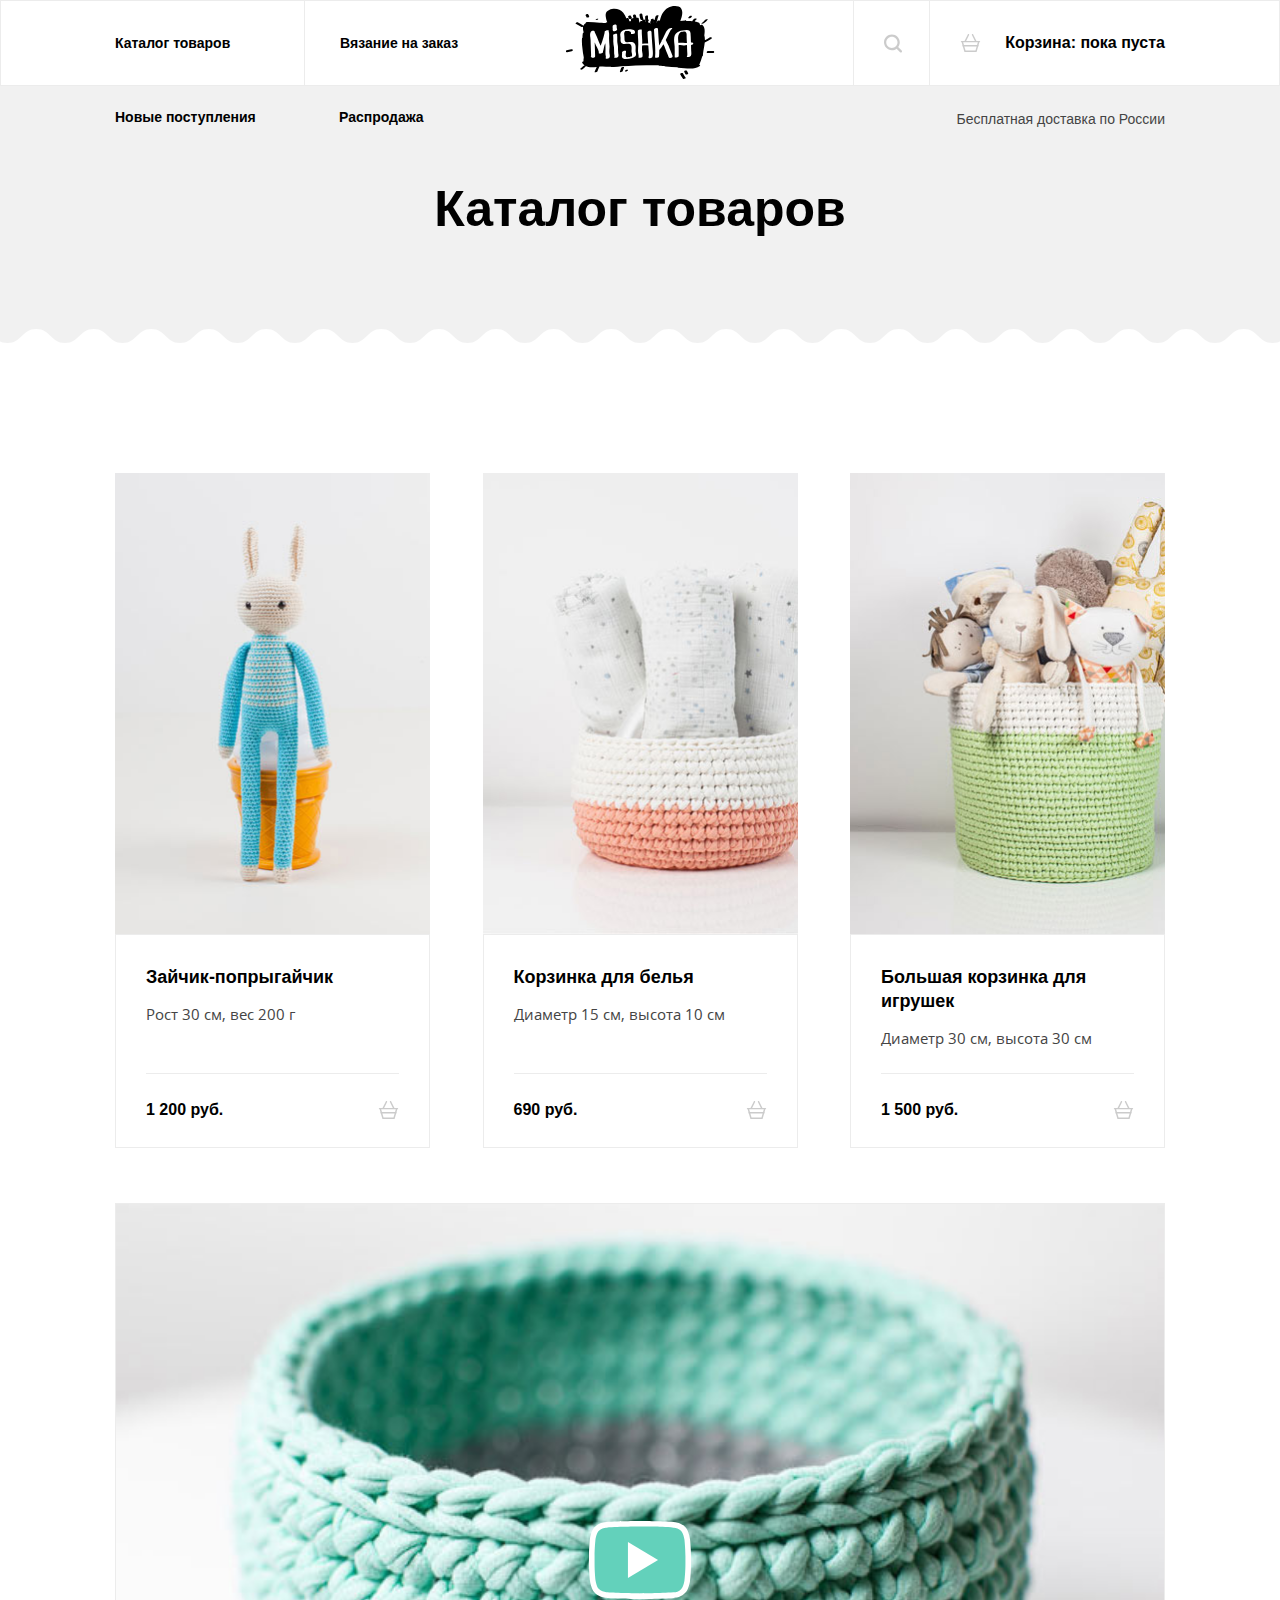
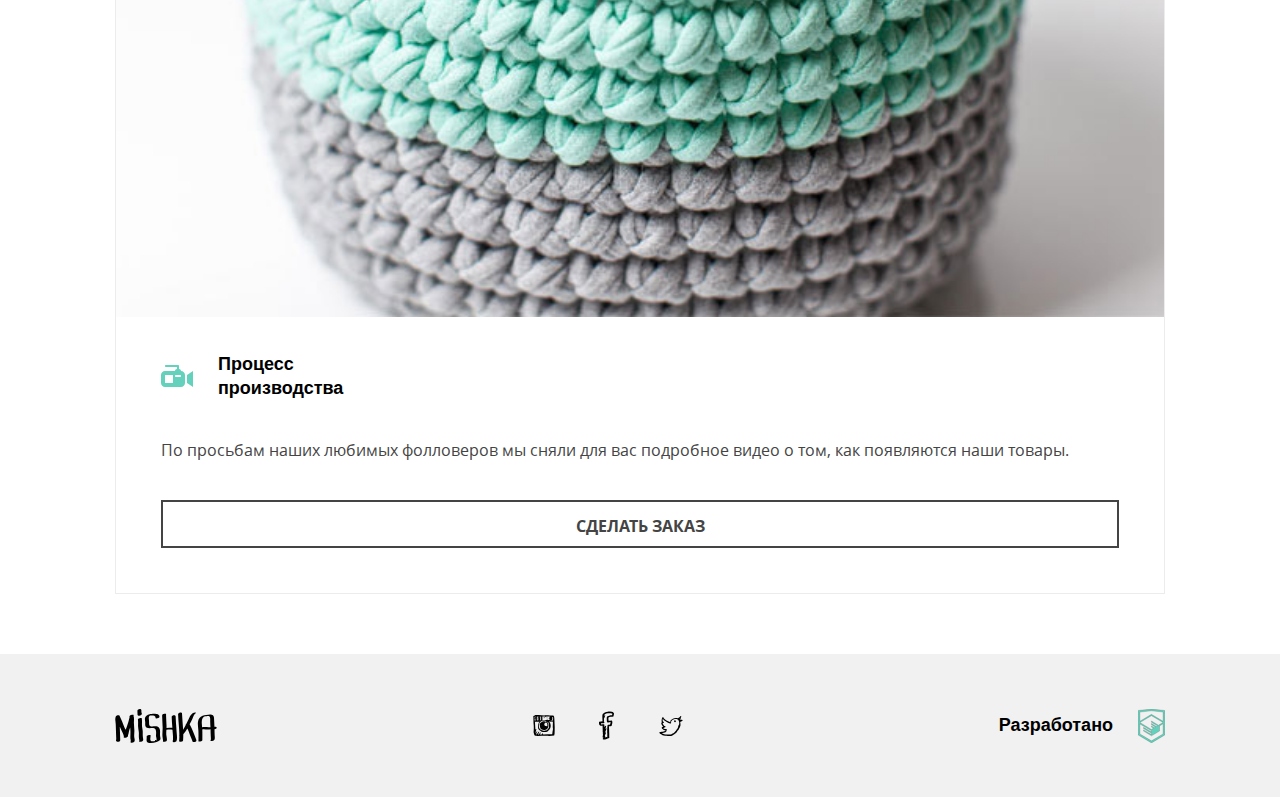
==== commit 609a2001: "Стилизован блок видео для планшетов" ====
--- a/catalog.html
+++ b/catalog.html
@@ -142,7 +142,10 @@
           </h2>
         </div>
         <div class="presentation__media">
-          <img src="img/video-mobile.jpg" srcset="img/video-mobile@2x.jpg 2x" alt="Процесс производства">
+          <picture>
+            <source media="(min-width: 768px)" srcset="img/video-tablet.jpg 1x, img/video-tablet@2x.jpg 2x">
+            <img src="img/video-mobile.jpg" srcset="img/video-mobile@2x.jpg 2x" alt="Процесс производства">
+          </picture>
           <button class="presentation__play">
             Воспроизвести
             <svg class="icon icon--play" width="102" height="78">
--- a/css/style.css
+++ b/css/style.css
@@ -1798,14 +1798,14 @@
 }
 .presentation {
   padding: 35px;
-  padding-top: 25px;
+  padding-top: 0;
   margin-bottom: 60px;
   border: 1px solid #ececec;
 }
 .presentation__title-wrapper {
   display: flex;
   align-items: center;
-  margin-bottom: 25px;
+  margin: 25px 0;
 }
 .presentation__title {
   margin: 0;
@@ -1818,6 +1818,7 @@
 .presentation__media {
   position: relative;
   margin: 0 -35px;
+  font-size: 0;
 }
 .presentation__play {
   position: absolute;
@@ -1843,3 +1844,28 @@
   font-family: "Open Sans", sans-serif;
   color: #444444;
 }
+@media (min-width: 768px) {
+  .presentation {
+    display: flex;
+    flex-direction: column;
+    padding: 45px;
+    padding-top: 0;
+  }
+  .presentation__media {
+    order: -1;
+    margin: 0 -45px;
+  }
+  .presentation__title-wrapper {
+    margin: 35px 0;
+  }
+  .presentation__title {
+    font-size: 18px;
+    line-height: 24px;
+  }
+  .presentation__description {
+    margin-top: 0;
+    margin-bottom: 35px;
+    font-size: 16px;
+    line-height: 30px;
+  }
+}
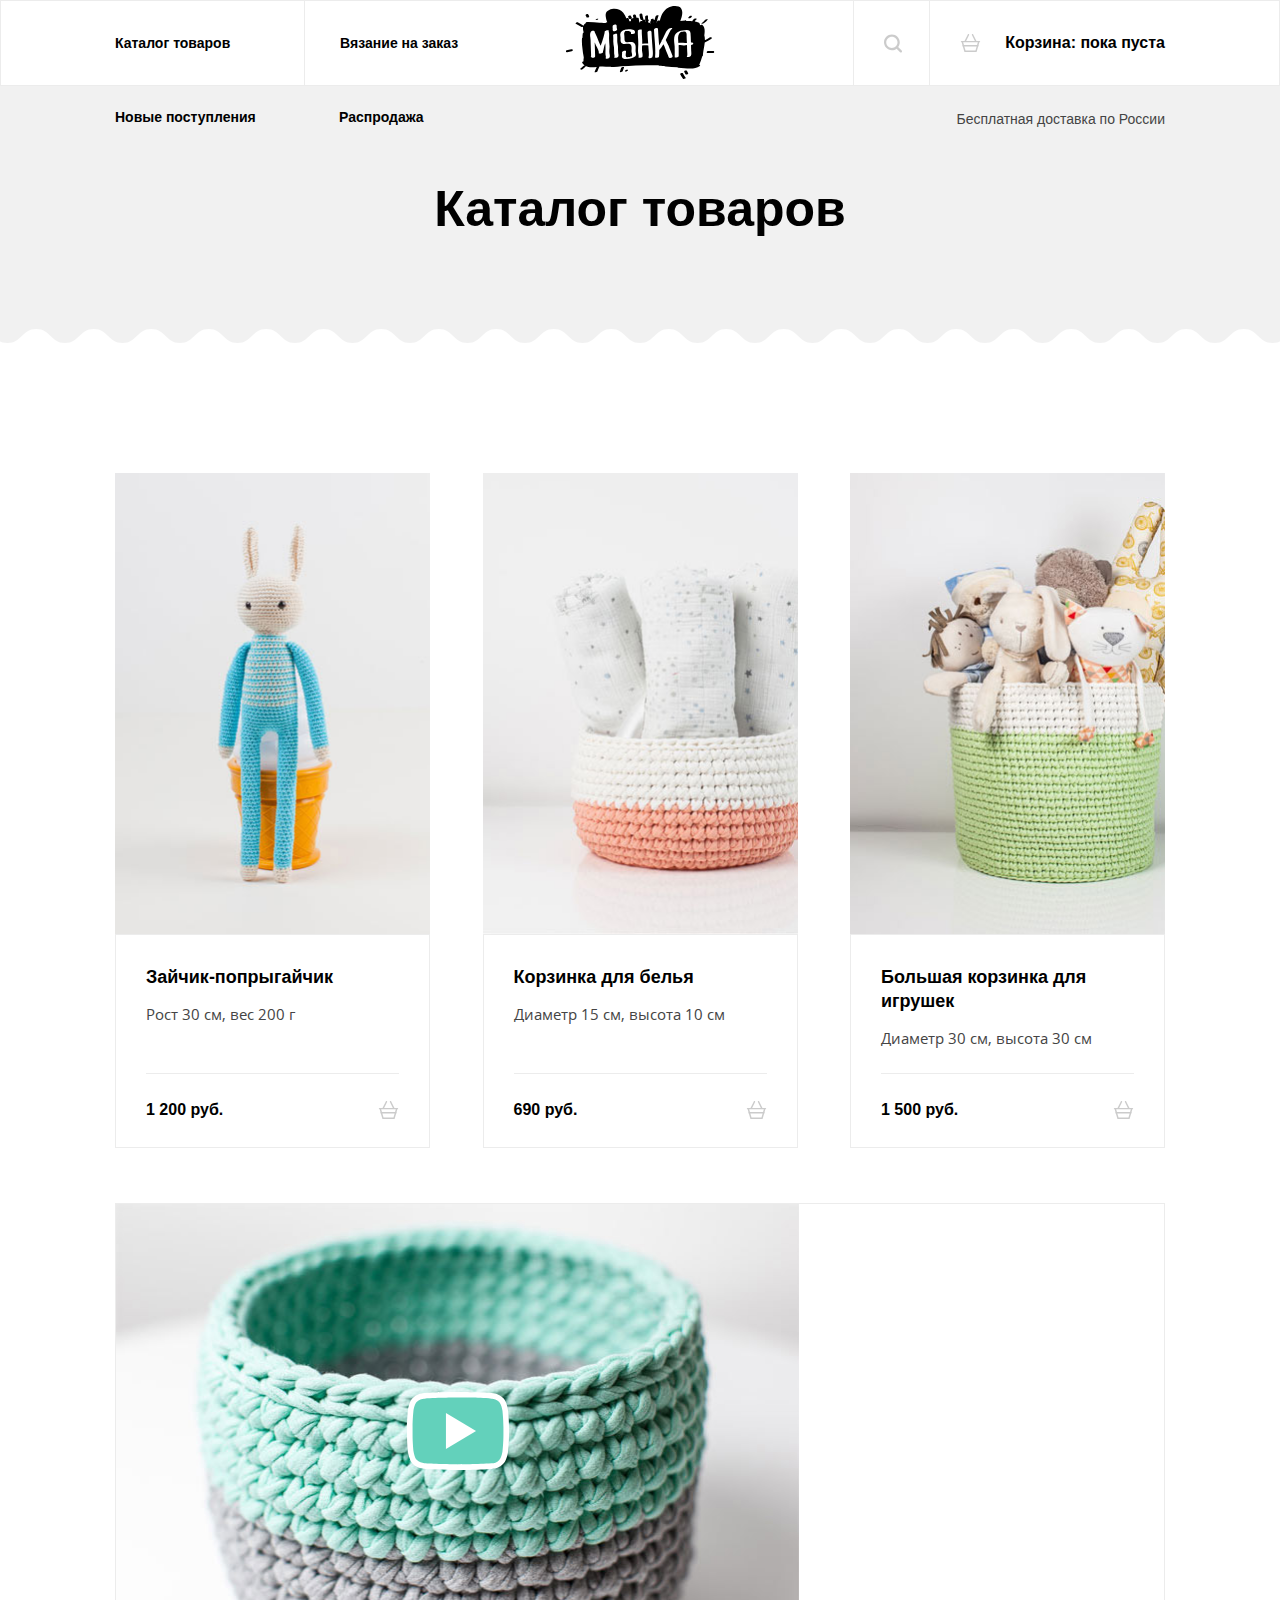
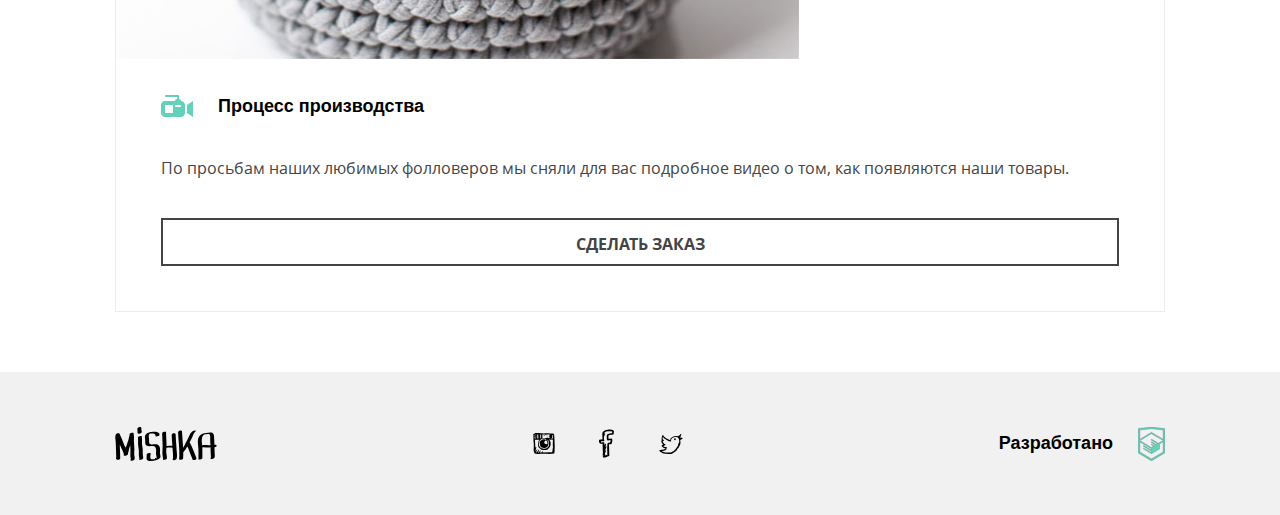
==== commit 64981685: "попытки стилизовать блок видео для десктопа" ====
--- a/catalog.html
+++ b/catalog.html
@@ -143,6 +143,7 @@
         </div>
         <div class="presentation__media">
           <picture>
+            <source media="(min-width: 1150px)" srcset="img/video-desktop.jpg 1x, img/video-desktop@2x.jpg 2x">
             <source media="(min-width: 768px)" srcset="img/video-tablet.jpg 1x, img/video-tablet@2x.jpg 2x">
             <img src="img/video-mobile.jpg" srcset="img/video-mobile@2x.jpg 2x" alt="Процесс производства">
           </picture>
--- a/css/style.css
+++ b/css/style.css
@@ -1810,7 +1810,7 @@
 .presentation__title {
   margin: 0;
   margin-left: 25px;
-  flex-basis: 130px;
+  flex-basis: 69%;
   font-family: "Verdana", sans-serif;
   font-size: 16px;
   line-height: 24px;
@@ -1869,3 +1869,11 @@
     line-height: 30px;
   }
 }
+@media (min-width: 1150px) {
+  .presentation {
+    position: relative;
+  }
+  .presentation__media {
+    width: 683px;
+  }
+}
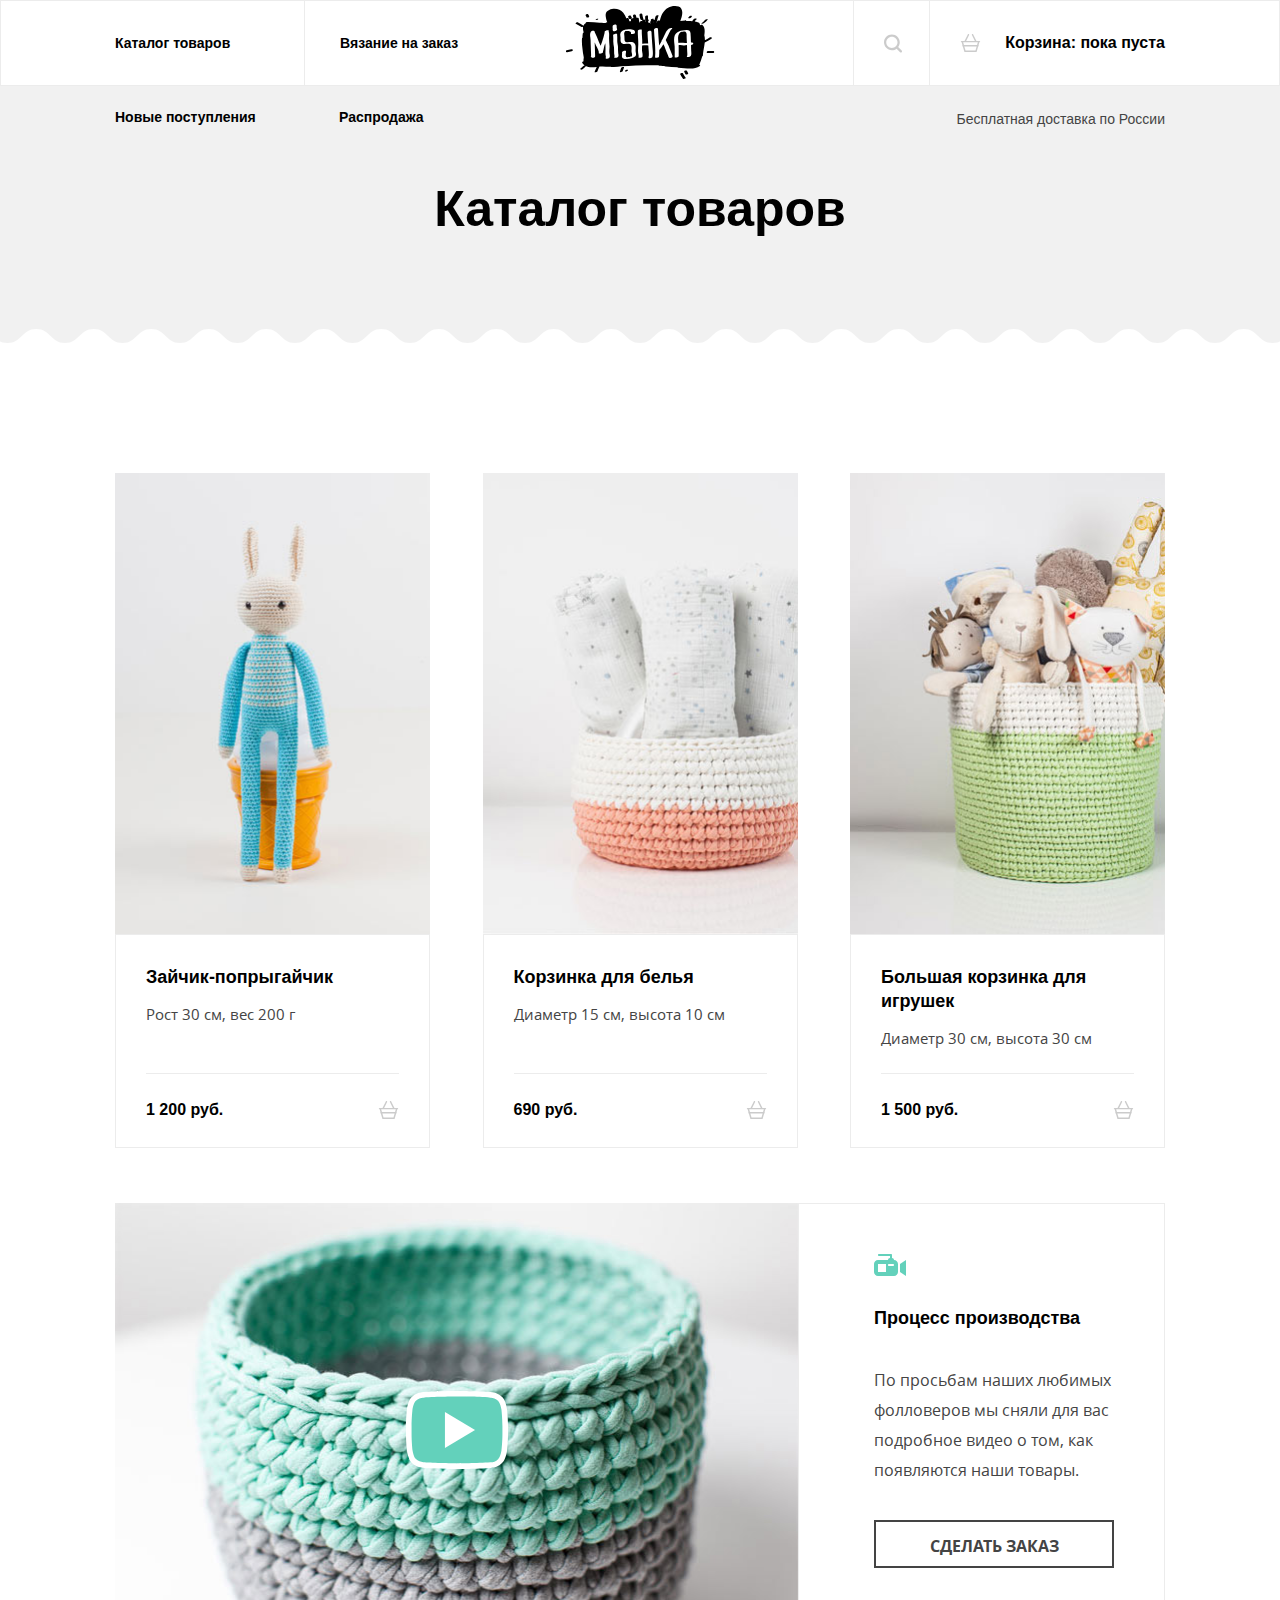
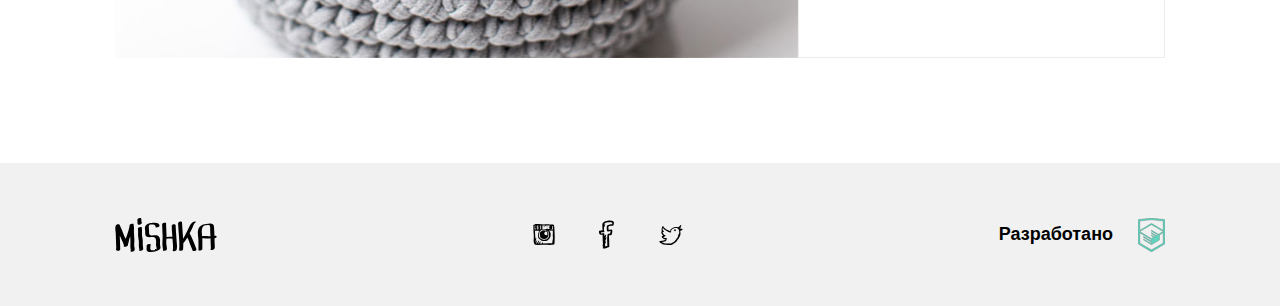
==== commit f06a9ccb: "Стилизован блок видео для всех размеров экрана" ====
--- a/catalog.html
+++ b/catalog.html
@@ -133,14 +133,6 @@
       </section>
 
       <article class="presentation presentation--production">
-        <div class="presentation__title-wrapper">
-          <svg class="icon icon--video" width="32" height="22">
-            <use xlink:href="#video"></use>
-          </svg>
-          <h2 class="presentation__title">
-            Процесс производства
-          </h2>
-        </div>
         <div class="presentation__media">
           <picture>
             <source media="(min-width: 1150px)" srcset="img/video-desktop.jpg 1x, img/video-desktop@2x.jpg 2x">
@@ -154,8 +146,18 @@
             </svg>
           </button>
         </div>
-        <p class="presentation__description">По просьбам наших любимых фолловеров мы сняли для вас подробное видео о том, как появляются наши товары.</p>
-        <a href="#" class="btn presentation__order-link">Сделать заказ</a>
+        <div class="presentation__text">
+          <div class="presentation__title-wrapper">
+            <svg class="icon icon--video" width="32" height="22">
+              <use xlink:href="#video"></use>
+            </svg>
+            <h2 class="presentation__title">
+              Процесс производства
+            </h2>
+          </div>
+          <p class="presentation__description">По просьбам наших любимых фолловеров мы сняли для вас подробное видео о том, как появляются наши товары.</p>
+          <a href="#" class="btn presentation__order-link">Сделать заказ</a>
+        </div>
       </article>
     </div>
   </main>
--- a/css/style.css
+++ b/css/style.css
@@ -1797,15 +1797,13 @@
   }
 }
 .presentation {
-  padding: 35px;
-  padding-top: 0;
-  margin-bottom: 60px;
+  margin-bottom: 55px;
   border: 1px solid #ececec;
 }
 .presentation__title-wrapper {
   display: flex;
   align-items: center;
-  margin: 25px 0;
+  margin-bottom: 25px;
 }
 .presentation__title {
   margin: 0;
@@ -1817,7 +1815,6 @@
 }
 .presentation__media {
   position: relative;
-  margin: 0 -35px;
   font-size: 0;
 }
 .presentation__play {
@@ -1833,6 +1830,9 @@
   text-align: center;
   background-color: transparent;
 }
+.presentation__text {
+  padding: 35px;
+}
 .presentation__description {
   margin: 25px 0;
   font-family: "Open Sans", sans-serif;
@@ -1848,32 +1848,46 @@
   .presentation {
     display: flex;
     flex-direction: column;
-    padding: 45px;
-    padding-top: 0;
-  }
-  .presentation__media {
-    order: -1;
-    margin: 0 -45px;
+    margin-bottom: 65px;
+    border: none;
   }
   .presentation__title-wrapper {
-    margin: 35px 0;
+    margin-bottom: 35px;
   }
   .presentation__title {
     font-size: 18px;
     line-height: 24px;
   }
   .presentation__description {
-    margin-top: 0;
-    margin-bottom: 35px;
+    margin: 35px 0;
     font-size: 16px;
     line-height: 30px;
   }
+  .presentation__text {
+    padding: 45px;
+    border: 1px solid #ececec;
+  }
 }
 @media (min-width: 1150px) {
   .presentation {
-    position: relative;
+    flex-direction: row;
+    margin-bottom: 105px;
+  }
+  .presentation__title-wrapper {
+    flex-direction: column;
+    align-items: flex-start;
+  }
+  .presentation__title {
+    margin: 0;
+    margin-top: 30px;
   }
   .presentation__media {
-    width: 683px;
-  }
-}
+    flex-basis: 683px;
+  }
+  .presentation__text {
+    box-sizing: border-box;
+    flex-basis: 367px;
+    padding: 50px;
+    padding-left: 75px;
+  }
+}
